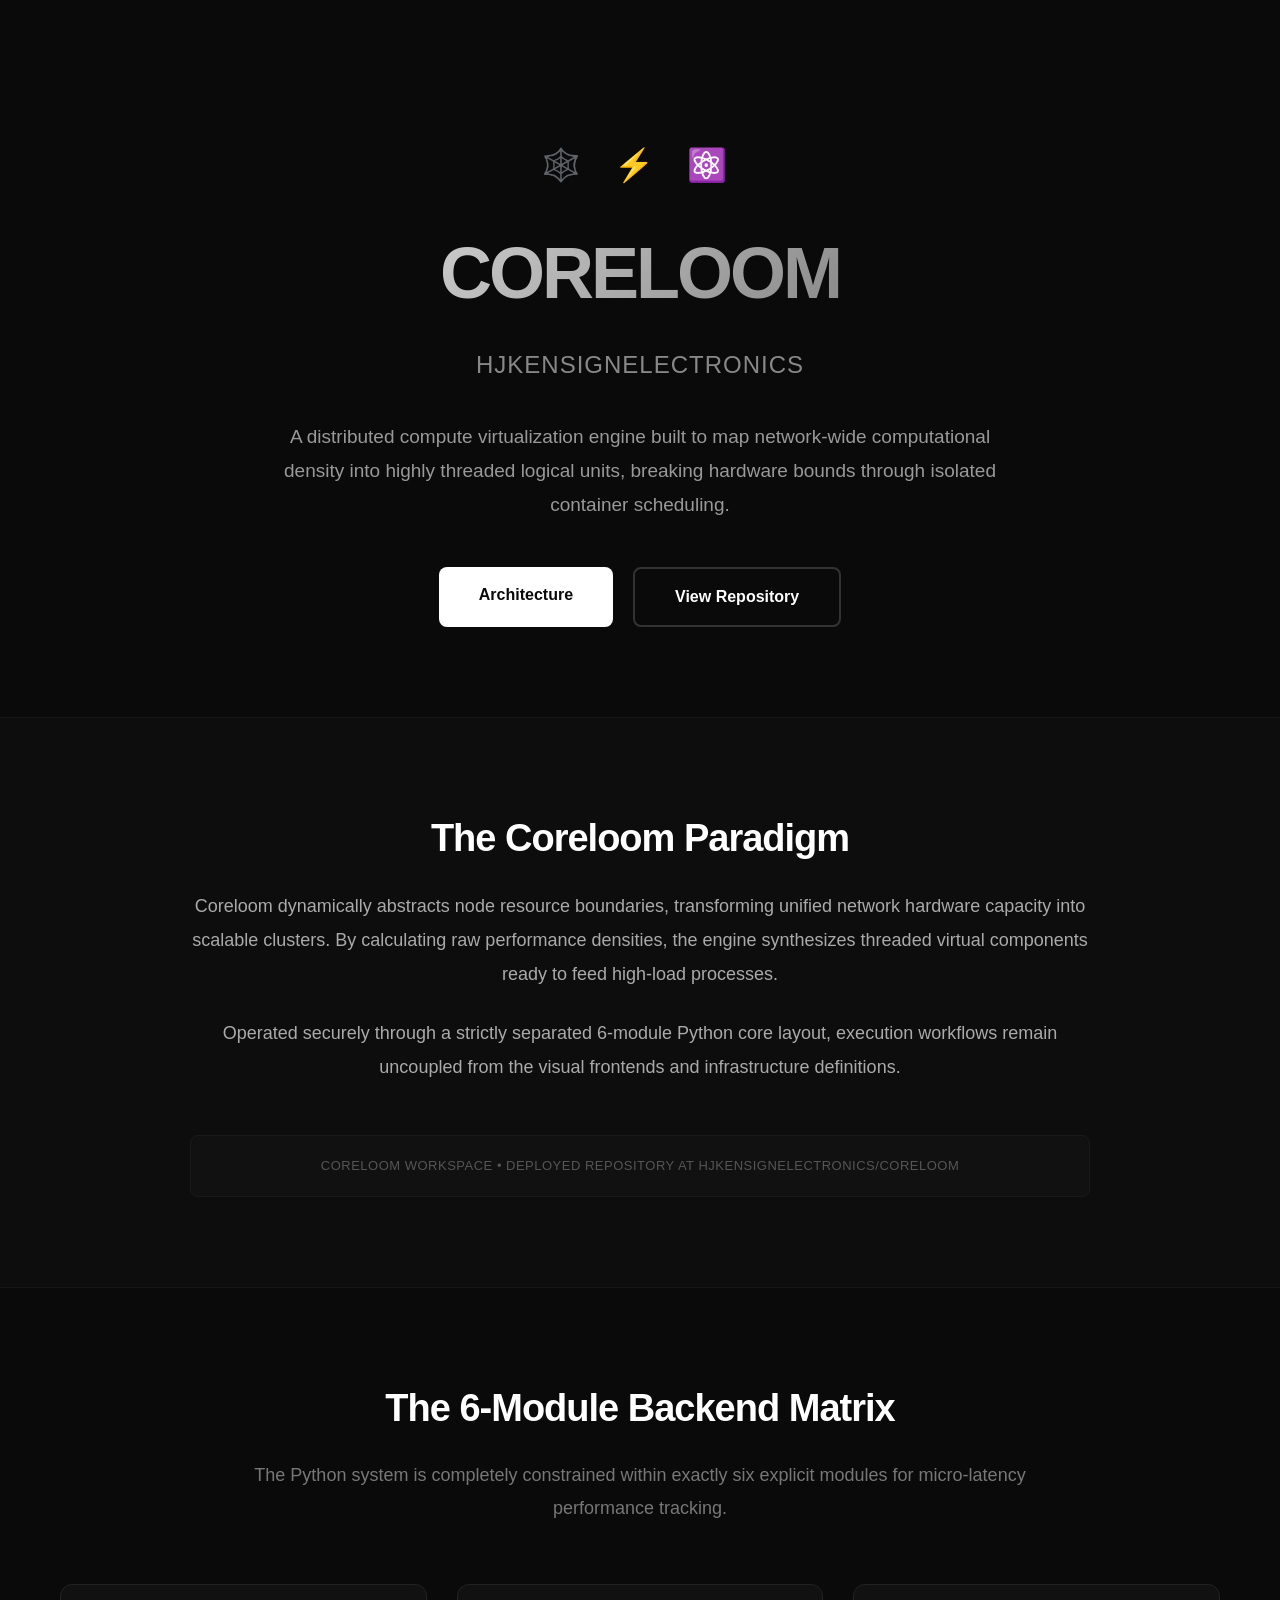
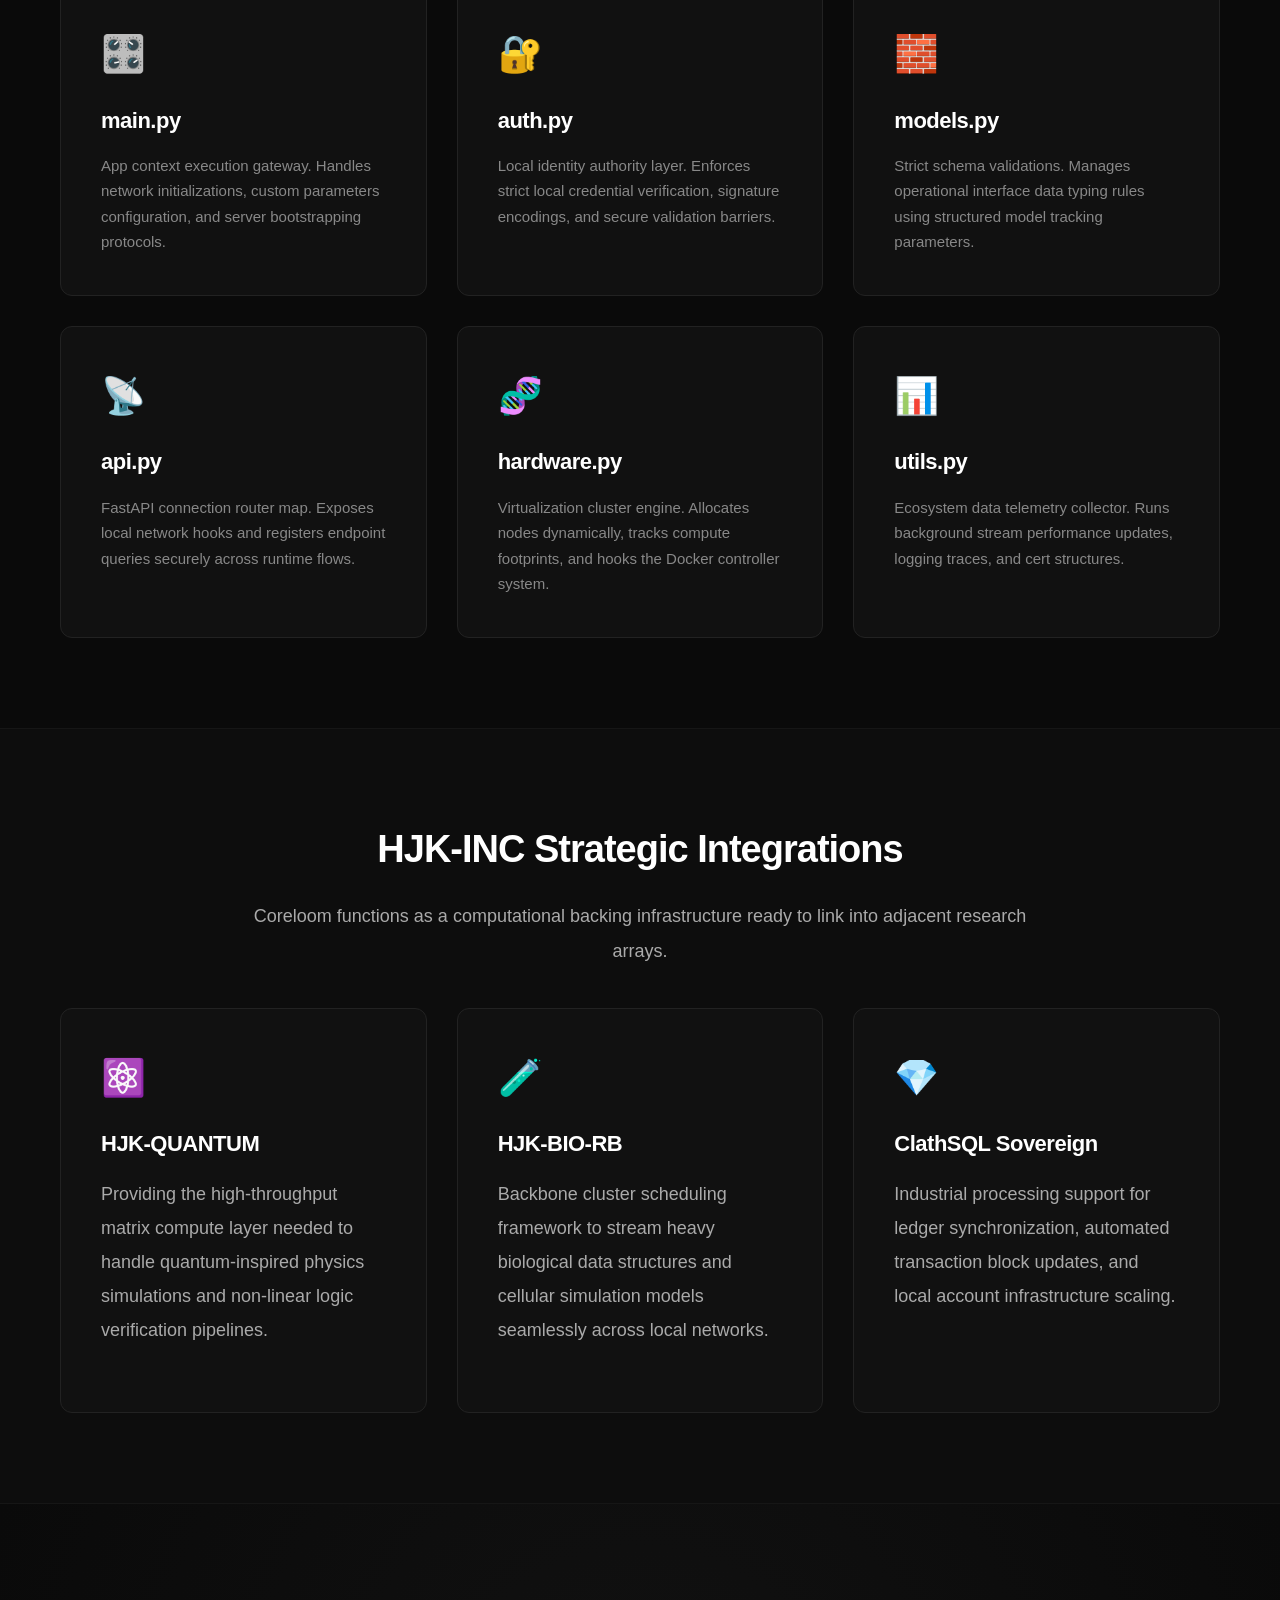
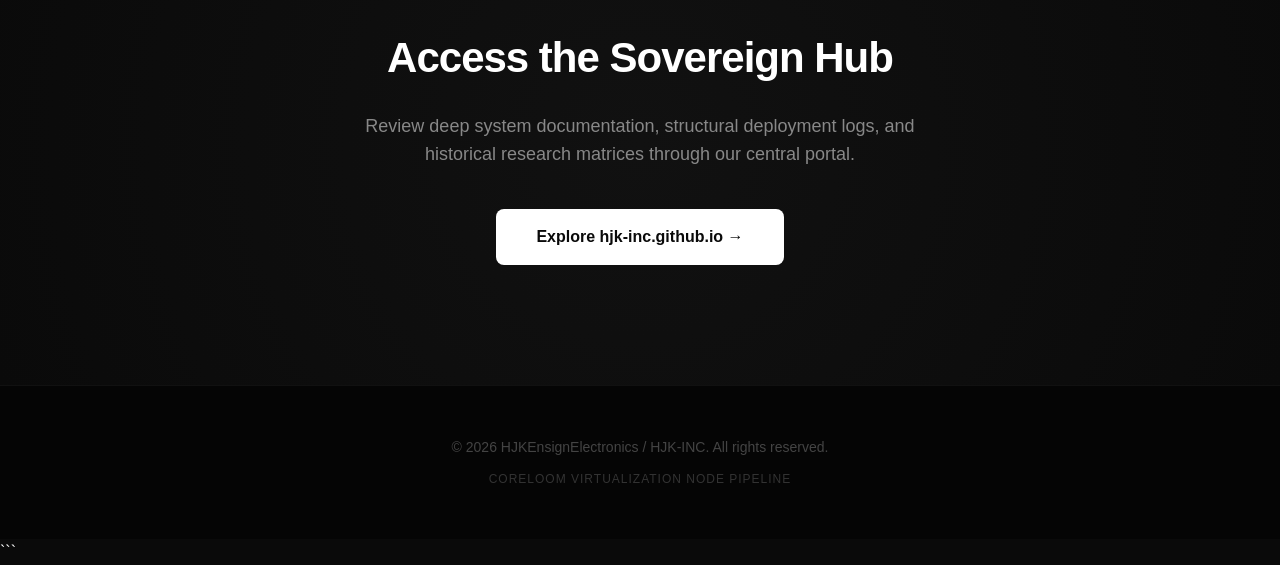
==== index.html @ d0a4a98a "Add initial index.html with layout and styles Initial commit of index.html with complete structure a" ====
<!DOCTYPE html>
<html lang="en">
<head>
    <meta name="google-site-verification" content="rrxHrk0vRqMoWXWt7JmF5VqC3i5Q9XdxJRypKETbLh0" />
    <meta charset="UTF-8">
    <meta name="viewport" content="width=device-width, initial-scale=1.0">
    <title>Coreloom — HJKEnsignElectronics</title>
    <style>
        * {
            margin: 0;
            padding: 0;
            box-sizing: border-box;
        }

        body {
            font-family: -apple-system, BlinkMacSystemFont, 'Segoe UI', Roboto, 'Helvetica Neue', Arial, sans-serif;
            background-color: #0a0a0a;
            color: #ffffff;
            line-height: 1.6;
        }

        .container {
            max-width: 1200px;
            margin: 0 auto;
            padding: 0 20px;
        }

        /* Header Section */
        .hero {
            padding: 140px 0 90px;
            text-align: center;
        }

        .hero-icons {
            font-size: 32px;
            margin-bottom: 25px;
            letter-spacing: 12px;
        }

        .hero h1 {
            font-size: 72px;
            font-weight: 800;
            margin-bottom: 15px;
            letter-spacing: -3px;
            background: linear-gradient(135deg, #ffffff 0%, #555555 100%);
            -webkit-background-clip: text;
            -webkit-text-fill-color: transparent;
            background-clip: text;
        }

        .hero-subtitle {
            font-size: 24px;
            color: #888888;
            margin-bottom: 35px;
            font-weight: 400;
            letter-spacing: 1px;
            text-transform: uppercase;
        }

        .hero-description {
            font-size: 19px;
            color: #999999;
            max-width: 750px;
            margin: 0 auto 45px;
            line-height: 1.8;
        }

        .cta-buttons {
            display: flex;
            gap: 20px;
            justify-content: center;
            flex-wrap: wrap;
        }

        .btn {
            padding: 15px 40px;
            font-size: 16px;
            font-weight: 600;
            text-decoration: none;
            border-radius: 8px;
            transition: all 0.3s ease;
            display: inline-block;
        }

        .btn-primary {
            background-color: #ffffff;
            color: #0a0a0a;
        }

        .btn-primary:hover {
            background-color: #e0e0e0;
            transform: translateY(-2px);
        }

        .btn-secondary {
            background-color: transparent;
            color: #ffffff;
            border: 2px solid #333333;
        }

        .btn-secondary:hover {
            background-color: #ffffff;
            color: #0a0a0a;
            border-color: #ffffff;
            transform: translateY(-2px);
        }

        /* Section Styles */
        .section {
            padding: 90px 0;
        }

        .section-title {
            font-size: 38px;
            font-weight: 700;
            margin-bottom: 20px;
            text-align: center;
            letter-spacing: -1px;
        }

        .section-description {
            font-size: 18px;
            color: #777777;
            text-align: center;
            max-width: 800px;
            margin: 0 auto 60px;
            line-height: 1.8;
        }

        /* Cards Grid */
        .grid {
            display: grid;
            grid-template-columns: repeat(auto-fit, minmax(320px, 1fr));
            gap: 30px;
            margin-top: 40px;
        }

        .card {
            background-color: #111111;
            border: 1px solid #222222;
            border-radius: 12px;
            padding: 40px;
            transition: all 0.3s ease;
        }

        .card:hover {
            border-color: #444444;
            transform: translateY(-5px);
            box-shadow: 0 10px 40px rgba(255, 255, 255, 0.02);
        }

        .card-icon {
            font-size: 36px;
            margin-bottom: 20px;
            color: #ffffff;
        }

        .card h3 {
            font-size: 22px;
            font-weight: 700;
            margin-bottom: 15px;
            color: #ffffff;
            letter-spacing: -0.5px;
        }

        .card p {
            color: #888888;
            line-height: 1.7;
            font-size: 15px;
        }

        /* About Section */
        .about {
            background-color: #0d0d0d;
            border-top: 1px solid #161616;
            border-bottom: 1px solid #161616;
        }

        .about-content {
            max-width: 900px;
            margin: 0 auto;
            text-align: center;
        }

        .about p {
            font-size: 18px;
            color: #aaaaaa;
            line-height: 1.9;
            margin-bottom: 25px;
        }

        .disclaimer {
            margin-top: 50px;
            padding: 20px;
            background-color: #111111;
            border: 1px solid #1a1a1a;
            border-radius: 8px;
            font-size: 13px;
            color: #555555;
            letter-spacing: 0.5px;
        }

        /* Connect Section */
        .connect {
            text-align: center;
            padding: 120px 0;
            background: radial-gradient(circle at center, #111111 0%, #0a0a0a 100%);
        }

        .connect h2 {
            font-size: 42px;
            margin-bottom: 20px;
            letter-spacing: -1px;
        }

        .connect p {
            font-size: 18px;
            color: #888888;
            margin-bottom: 40px;
            max-width: 600px;
            margin-left: auto;
            margin-right: auto;
        }

        /* Footer */
        footer {
            background-color: #050505;
            padding: 50px 0;
            text-align: center;
            border-top: 1px solid #111111;
        }

        footer p {
            color: #444444;
            font-size: 14px;
        }

        /* Responsive */
        @media (max-width: 768px) {
            .hero h1 {
                font-size: 48px;
            }

            .hero-subtitle {
                font-size: 18px;
            }

            .section-title {
                font-size: 30px;
            }

            .grid {
                grid-template-columns: 1fr;
            }
        }
    </style>
</head>
<body>

    <section class="hero">
        <div class="container">
            <div class="hero-icons">🕸️ ⚡ ⚛️</div>
            <h1>CORELOOM</h1>
            <p class="hero-subtitle">HJKEnsignElectronics</p>
            <p class="hero-description">
                A distributed compute virtualization engine built to map network-wide computational density 
                into highly threaded logical units, breaking hardware bounds through isolated container scheduling.
            </p>
            <div class="cta-buttons">
                <a href="#architecture" class="btn btn-primary">Architecture</a>
                <a href="https://github.com/HJKEnsignElectronics/Coreloom" class="btn btn-secondary" target="_blank">View Repository</a>
            </div>
        </div>
    </section>

    <section class="section about" id="architecture">
        <div class="container">
            <div class="about-content">
                <h2 class="section-title">The Coreloom Paradigm</h2>
                <p>
                    Coreloom dynamically abstracts node resource boundaries, transforming unified 
                    network hardware capacity into scalable clusters. By calculating raw performance densities, 
                    the engine synthesizes threaded virtual components ready to feed high-load processes.
                </p>
                <p>
                    Operated securely through a strictly separated 6-module Python core layout, execution workflows 
                    remain uncoupled from the visual frontends and infrastructure definitions.
                </p>
                <div class="disclaimer">
                    CORELOOM WORKSPACE • DEPLOYED REPOSITORY AT HJKENSIGNELECTRONICS/CORELOOM
                </div>
            </div>
        </div>
    </section>

    <section class="section">
        <div class="container">
            <h2 class="section-title">The 6-Module Backend Matrix</h2>
            <p class="section-description">
                The Python system is completely constrained within exactly six explicit modules for micro-latency performance tracking.
            </p>
            <div class="grid">
                <div class="card">
                    <div class="card-icon">🎛️</div>
                    <h3>main.py</h3>
                    <p>App context execution gateway. Handles network initializations, custom parameters configuration, and server bootstrapping protocols.</p>
                </div>
                <div class="card">
                    <div class="card-icon">🔐</div>
                    <h3>auth.py</h3>
                    <p>Local identity authority layer. Enforces strict local credential verification, signature encodings, and secure validation barriers.</p>
                </div>
                <div class="card">
                    <div class="card-icon">🧱</div>
                    <h3>models.py</h3>
                    <p>Strict schema validations. Manages operational interface data typing rules using structured model tracking parameters.</p>
                </div>
                <div class="card">
                    <div class="card-icon">📡</div>
                    <h3>api.py</h3>
                    <p>FastAPI connection router map. Exposes local network hooks and registers endpoint queries securely across runtime flows.</p>
                </div>
                <div class="card">
                    <div class="card-icon">🧬</div>
                    <h3>hardware.py</h3>
                    <p>Virtualization cluster engine. Allocates nodes dynamically, tracks compute footprints, and hooks the Docker controller system.</p>
                </div>
                <div class="card">
                    <div class="card-icon">📊</div>
                    <h3>utils.py</h3>
                    <p>Ecosystem data telemetry collector. Runs background stream performance updates, logging traces, and cert structures.</p>
                </div>
            </div>
        </div>
    </section>

    <section class="section about">
        <div class="container">
            <h2 class="section-title">HJK-INC Strategic Integrations</h2>
            <p class="section-description">
                Coreloom functions as a computational backing infrastructure ready to link into adjacent research arrays.
            </p>
            <div class="grid">
                <div class="card">
                    <div class="card-icon">⚛️</div>
                    <h3>HJK-QUANTUM</h3>
                    <p>Providing the high-throughput matrix compute layer needed to handle quantum-inspired physics simulations and non-linear logic verification pipelines.</p>
                </div>
                <div class="card">
                    <div class="card-icon">🧪</div>
                    <h3>HJK-BIO-RB</h3>
                    <p>Backbone cluster scheduling framework to stream heavy biological data structures and cellular simulation models seamlessly across local networks.</p>
                </div>
                <div class="card">
                    <div class="card-icon">💎</div>
                    <h3>ClathSQL Sovereign</h3>
                    <p>Industrial processing support for ledger synchronization, automated transaction block updates, and local account infrastructure scaling.</p>
                </div>
            </div>
        </div>
    </section>

    <section class="section connect">
        <div class="container">
            <h2>Access the Sovereign Hub</h2>
            <p>
                Review deep system documentation, structural deployment logs, and historical research matrices through our central portal.
            </p>
            <a href="https://hjk-inc.github.io" class="btn btn-primary" target="_blank">Explore hjk-inc.github.io →</a>
        </div>
    </section>

    <footer>
        <div class="container">
            <p>&copy; 2026 HJKEnsignElectronics / HJK-INC. All rights reserved.</p>
            <p style="margin-top: 12px; color: #333333; font-size: 12px; letter-spacing: 1px; text-transform: uppercase;">
                Coreloom Virtualization Node Pipeline
            </p>
        </div>
    </footer>

</body>
</html>

```
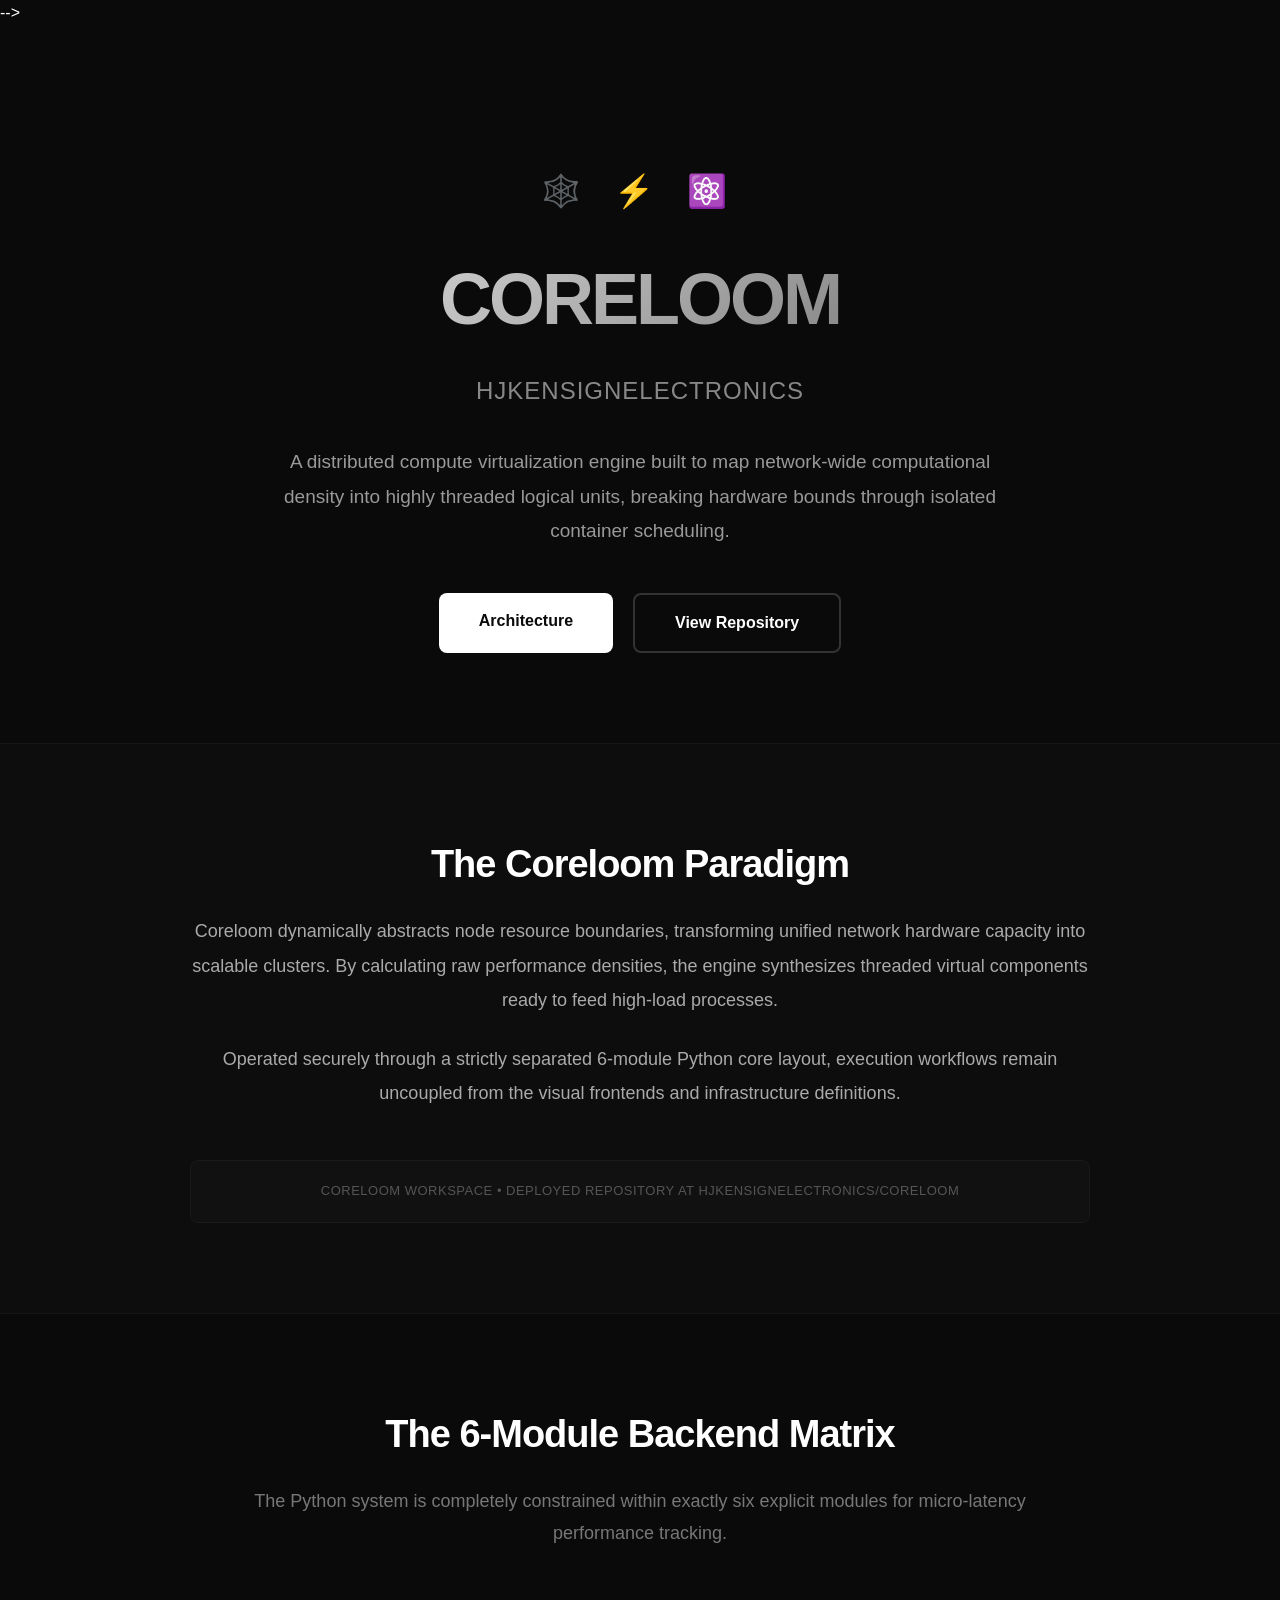
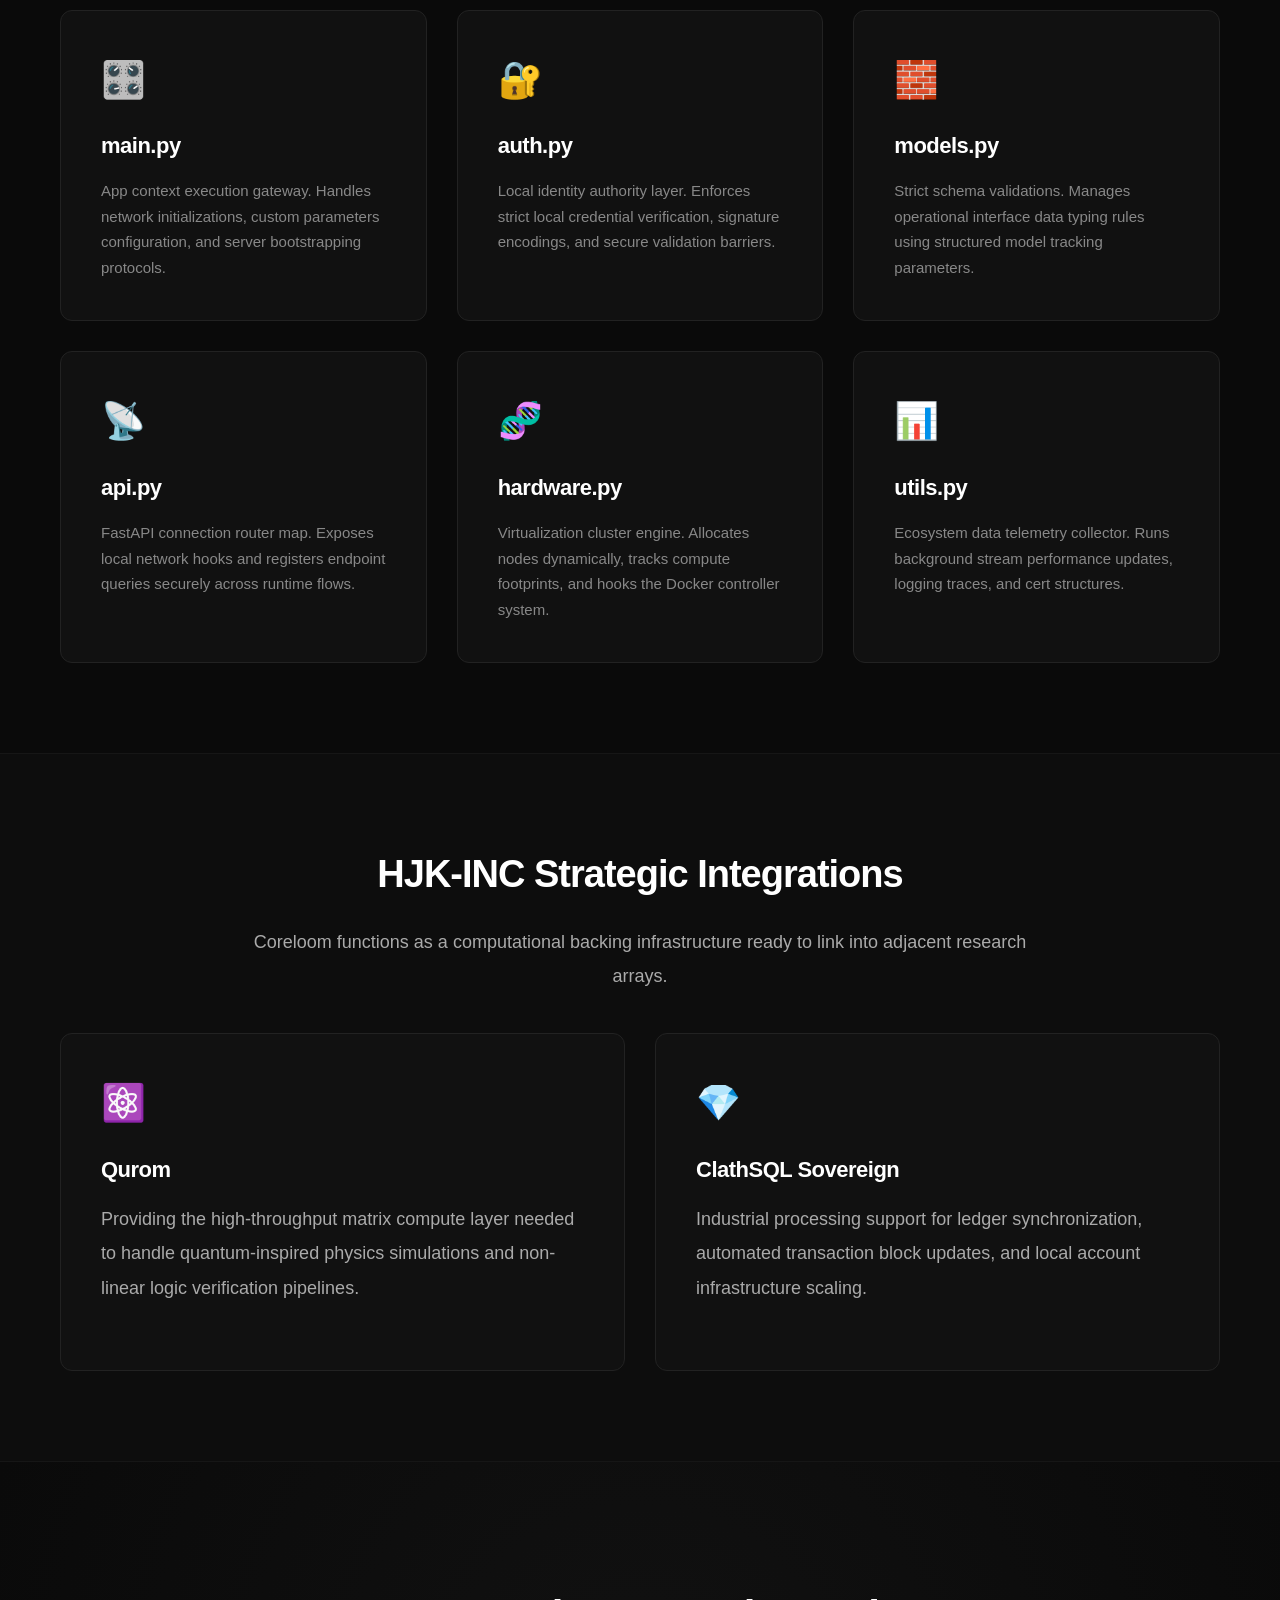
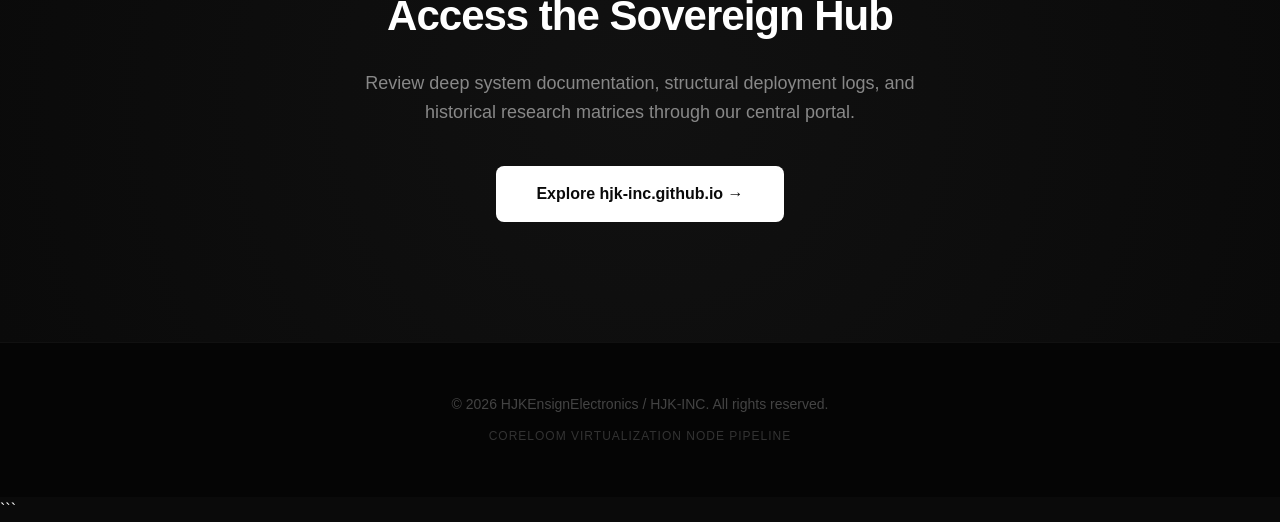
==== commit 2f9c50f8: "Update index.html" ====
--- a/index.html
+++ b/index.html
@@ -1,6 +1,9 @@
 <!DOCTYPE html>
 <html lang="en">
 <head>
+-->
+    <link rel="icon" type="image/x-icon" href="IMG-20250817-WA0000.jpg">
+
     <meta name="google-site-verification" content="rrxHrk0vRqMoWXWt7JmF5VqC3i5Q9XdxJRypKETbLh0" />
     <meta charset="UTF-8">
     <meta name="viewport" content="width=device-width, initial-scale=1.0">
@@ -343,13 +346,8 @@
             <div class="grid">
                 <div class="card">
                     <div class="card-icon">⚛️</div>
-                    <h3>HJK-QUANTUM</h3>
+                    <h3>Qurom</h3>
                     <p>Providing the high-throughput matrix compute layer needed to handle quantum-inspired physics simulations and non-linear logic verification pipelines.</p>
-                </div>
-                <div class="card">
-                    <div class="card-icon">🧪</div>
-                    <h3>HJK-BIO-RB</h3>
-                    <p>Backbone cluster scheduling framework to stream heavy biological data structures and cellular simulation models seamlessly across local networks.</p>
                 </div>
                 <div class="card">
                     <div class="card-icon">💎</div>
